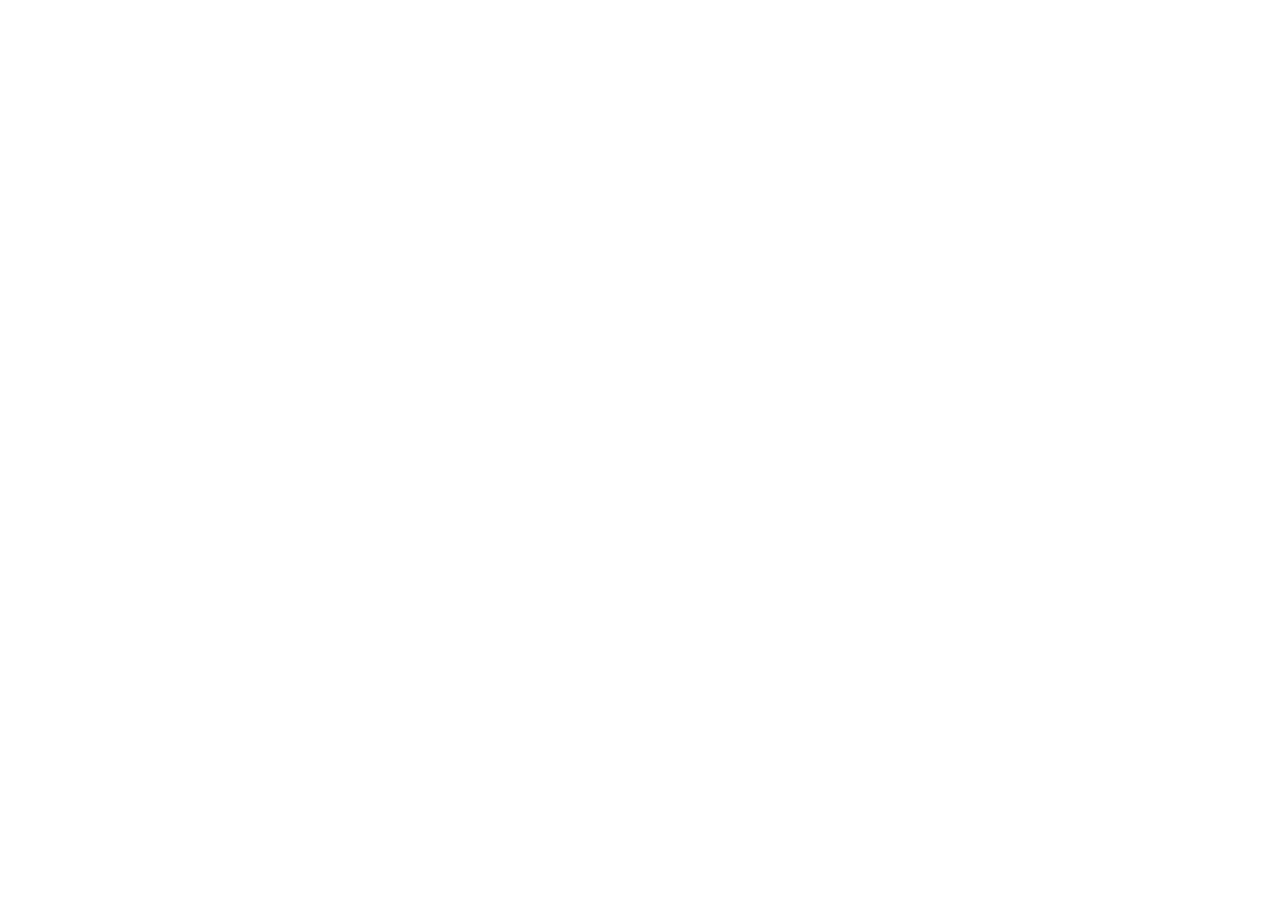
==== frontend/index.html @ b968582c "pastas do projeto criadas" ====
<!DOCTYPE html>
<html lang="pt-br">
<head>
    <meta charset="UTF-8">
    <meta name="viewport" content="width=device-width, initial-scale=1.0">
    <title>Barbearia</title>
</head>
<body>
    
</body>
</html>
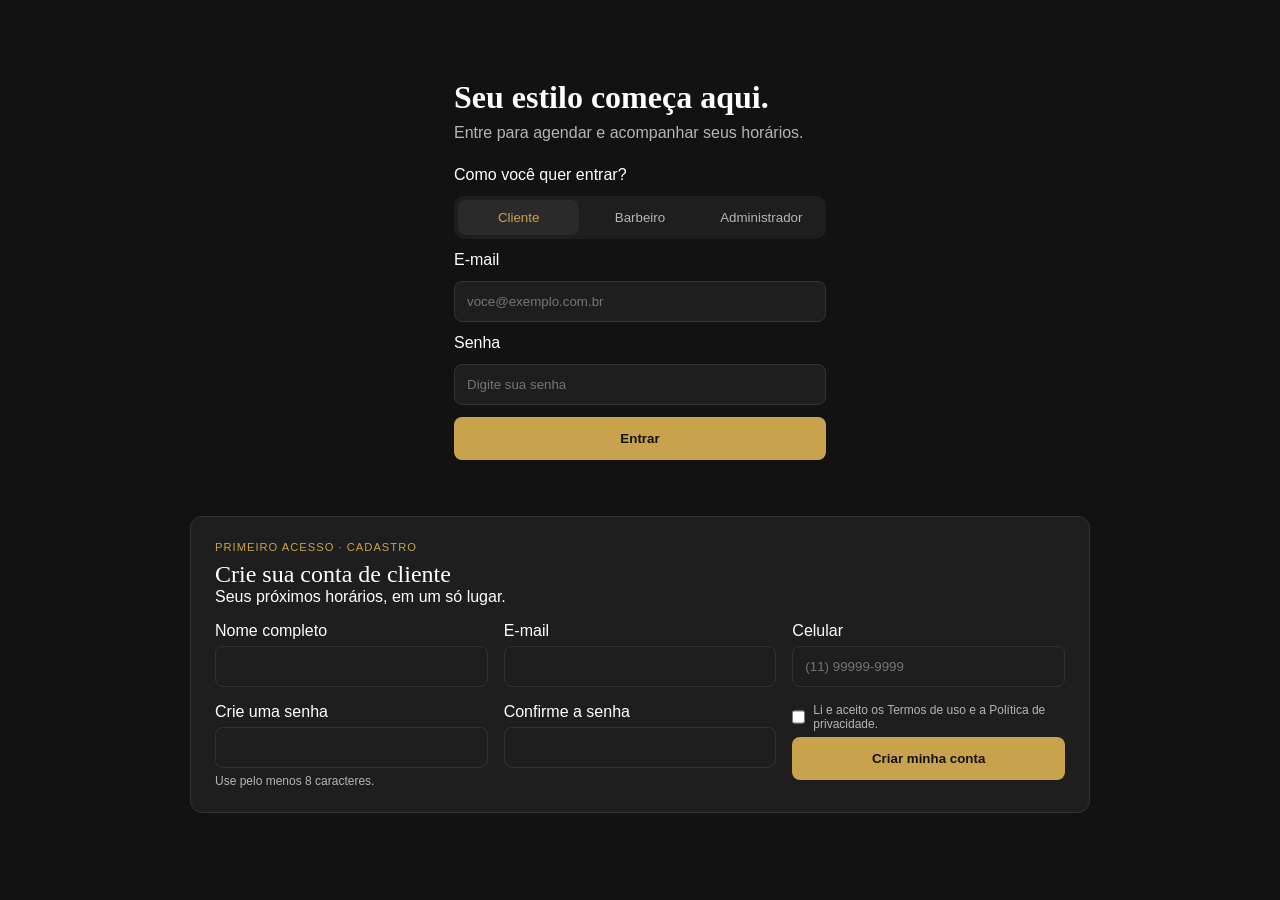
==== commit 0793556e: "Tela de login e cadastro de cliente, concluida" ====
--- a/frontend/index.html
+++ b/frontend/index.html
@@ -1,11 +1,97 @@
-<!DOCTYPE html>
-<html lang="pt-br">
-<head>
-    <meta charset="UTF-8">
-    <meta name="viewport" content="width=device-width, initial-scale=1.0">
-    <title>Barbearia</title>
-</head>
-<body>
-    
-</body>
-</html>+<!doctype html>
+<html lang="pt-BR">
+  <head>
+    <meta charset="UTF-8" />
+    <meta name="viewport" content="width=device-width, initial-scale=1.0" />
+    <title>Prumo | Entrar</title>
+    <link rel="stylesheet" href="css/login.css" />
+  </head>
+  <body>
+    <main class="login">
+      <h1>Seu estilo começa aqui.</h1>
+      <p>Entre para agendar e acompanhar seus horários.</p>
+
+      <form id="form-login">
+        <p class="rotulo">Como você quer entrar?</p>
+
+        <div class="seletor">
+          <button type="button" class="opcao ativo" data-perfil="cliente">
+            Cliente
+          </button>
+          <button type="button" class="opcao" data-perfil="barbeiro">
+            Barbeiro
+          </button>
+          <button type="button" class="opcao" data-perfil="admin">
+            Administrador
+          </button>
+        </div>
+
+        <label for="email">E-mail</label>
+        <input
+          type="email"
+          id="email"
+          placeholder="voce@exemplo.com.br"
+          required
+        />
+
+        <label for="senha">Senha</label>
+        <input
+          type="password"
+          id="senha"
+          placeholder="Digite sua senha"
+          required
+        />
+
+        <button type="submit" class="btn-entrar">Entrar</button>
+      </form>
+    </main>
+    <section class="cadastro" id="cadastro">
+      <p class="etiqueta">PRIMEIRO ACESSO · CADASTRO</p>
+      <h2>Crie sua conta de cliente</h2>
+      <p class="subtitulo">Seus próximos horários, em um só lugar.</p>
+
+      <form id="form-cadastro" class="grade">
+        <div class="campo">
+          <label for="nome">Nome completo</label>
+          <input type="text" id="nome" required />
+        </div>
+
+        <div class="campo">
+          <label for="email-cad">E-mail</label>
+          <input type="email" id="email-cad" required />
+        </div>
+
+        <div class="campo">
+          <label for="celular">Celular</label>
+          <input
+            type="tel"
+            id="celular"
+            placeholder="(11) 99999-9999"
+            required
+          />
+        </div>
+
+        <div class="campo">
+          <label for="senha-cad">Crie uma senha</label>
+          <input type="password" id="senha-cad" minlength="8" required />
+          <small>Use pelo menos 8 caracteres.</small>
+        </div>
+
+        <div class="campo">
+          <label for="confirmar">Confirme a senha</label>
+          <input type="password" id="confirmar" required />
+        </div>
+
+        <div class="campo">
+          <label class="termos">
+            <input type="checkbox" required />
+            Li e aceito os Termos de uso e a Política de privacidade.
+          </label>
+          <button type="submit" class="btn-entrar">Criar minha conta</button>
+        </div>
+      </form>
+    </section>
+
+    <script src="js/login.js"></script>
+  </body>
+</html>
--- a/frontend/css/login.css
+++ b/frontend/css/login.css
@@ -0,0 +1,160 @@
+:root {
+  --fundo: #121212;
+  --superficie: #1e1e1e;
+  --borda: #333333;   
+  --dourado: #c9a24d;
+  --texto: #ffffff;
+  --texto-suave: #b5b5b5;
+}
+
+* {
+  box-sizing: border-box;
+  margin: 0;
+  padding: 0;
+}
+
+body {
+  background: var(--fundo);
+  color: var(--texto);
+  font-family: "Inter", sans-serif;
+  min-height: 100vh;
+  display: flex;
+  flex-direction: column;
+  align-items: center;
+  justify-content: center;
+}
+
+.login {
+  width: 100%;
+  max-width: 420px;
+  padding: 24px;
+}
+
+h1 {
+  font-family: "Playfair Display", serif;
+  margin-bottom: 8px;
+}
+
+.login > p {
+  color: var(--texto-suave);
+  margin-bottom: 24px;
+}
+
+form {
+  display: flex;
+  flex-direction: column;
+  gap: 12px;
+}
+
+/* Seletor de perfil */
+.seletor {
+  display: flex;
+  background: var(--superficie);
+  border-radius: 10px;
+  padding: 4px;
+}
+
+.opcao {
+  flex: 1;
+  padding: 10px;
+  background: transparent;
+  color: var(--texto-suave);
+  border: none;
+  border-radius: 8px;
+  cursor: pointer;
+}
+
+.opcao.ativo {
+  background: #2a2a2a;
+  color: var(--dourado);
+}
+
+/* Campos */
+input {
+  padding: 12px;
+  background: var(--superficie);
+  color: var(--texto);
+  border-radius: 8px;
+  border: 1px solid var(--borda);
+}
+
+input[type="checkbox"] {
+  width: auto;
+  padding: 0;
+  accent-color: var(--dourado);
+}
+
+.btn-entrar {
+  padding: 14px;
+  background: var(--dourado);
+  color: #121212;
+  font-weight: 600;
+  border: none;
+  border-radius: 8px;
+  cursor: pointer;
+}
+
+.btn-criar {
+  padding: 14px;
+  text-align: center;
+  color: var(--texto);
+  text-decoration: none;
+  background: var(--superficie);
+  border: 1px solid var(--borda);
+  border-radius: 8px;
+  cursor: pointer;
+}
+/*CSS DA PARTE CRIAR SUA CONTA CLIENTE*/
+.cadastro {
+  width: 100%;
+  max-width: 900px;
+  margin: 32px auto;
+  padding: 24px;
+  background: var(--superficie);
+  border: 1px solid var(--borda);
+  border-radius: 12px;
+}
+
+.cadastro .etiqueta {
+  color: var(--dourado);
+  font-size: 0.7rem;
+  letter-spacing: 1px;
+  margin-bottom: 8px;
+}
+
+.cadastro h2 {
+  font-family: "Playfair Display", serif;
+  font-weight: 500;
+}
+
+.grade {
+  display: grid;
+  grid-template-columns: repeat(3, 1fr);
+  gap: 16px;
+  margin-top: 16px;
+}
+
+.campo {
+  display: flex;
+  flex-direction: column;
+  gap: 6px;
+}
+
+.campo small {
+  color: var(--texto-suave);
+  font-size: 0.75rem;
+}
+
+.termos {
+  display: flex;
+  gap: 8px;
+  font-size: 0.75rem;
+  color: var(--texto-suave);
+}
+
+/* Celular: uma coluna só */
+@media (max-width: 768px) {
+  .grade {
+    grid-template-columns: 1fr;
+  }
+}
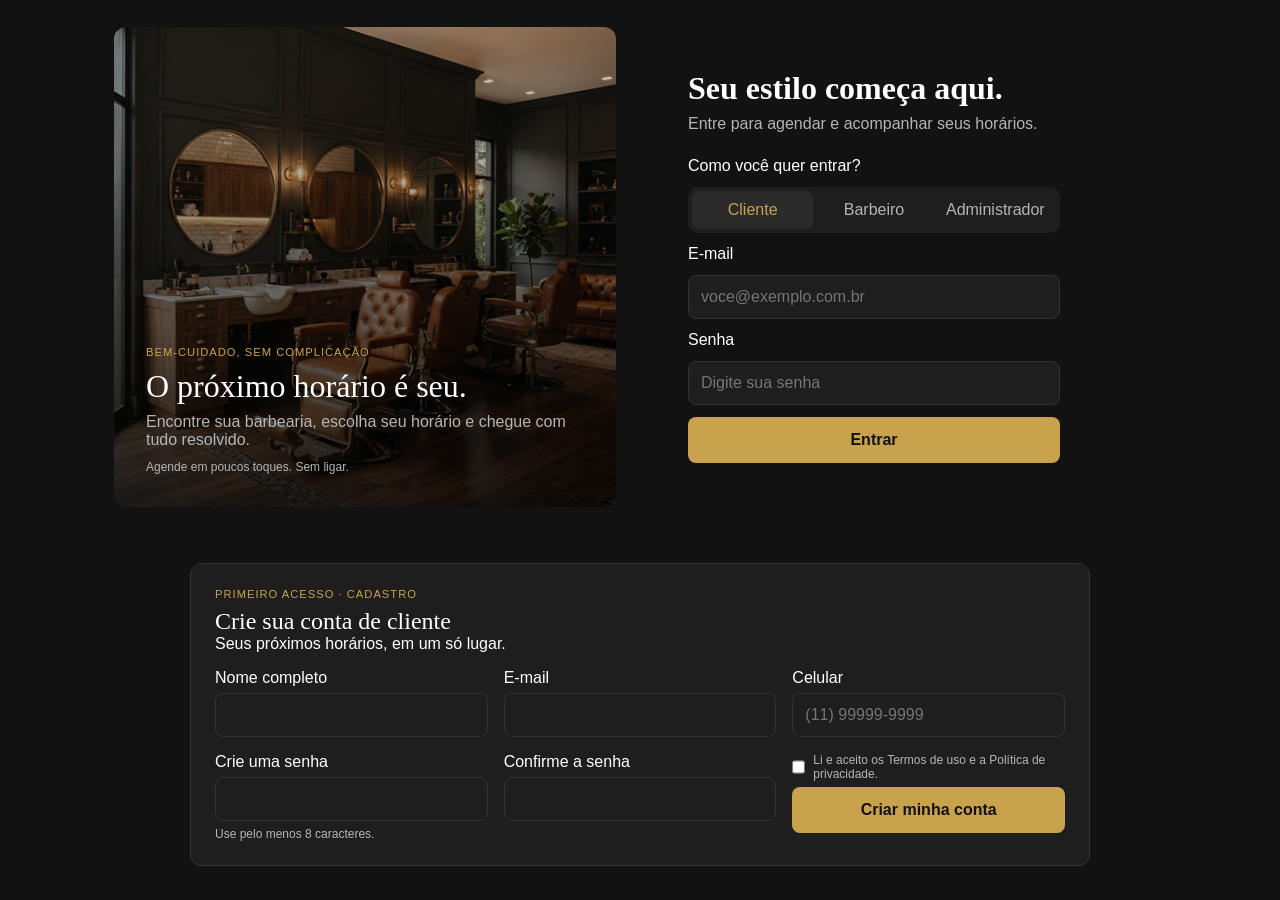
==== commit a48e7d36: "Layout do login com imagem e Home do cliente" ====
--- a/frontend/index.html
+++ b/frontend/index.html
@@ -7,44 +7,54 @@
     <link rel="stylesheet" href="css/login.css" />
   </head>
   <body>
-    <main class="login">
-      <h1>Seu estilo começa aqui.</h1>
-      <p>Entre para agendar e acompanhar seus horários.</p>
+    <div class="tela-login">
+      <aside class="destaque">
+        <div class="destaque-texto">
+          <span class="destaque-etiqueta">BEM-CUIDADO, SEM COMPLICAÇÃO</span>
+          <h2>O próximo horário é seu.</h2>
+          <p>
+            Encontre sua barbearia, escolha seu horário e chegue com tudo
+            resolvido.
+          </p>
+          <small>Agende em poucos toques. Sem ligar.</small>
+        </div>
+      </aside>
 
-      <form id="form-login">
-        <p class="rotulo">Como você quer entrar?</p>
+      <main class="login">
+        <h1>Seu estilo começa aqui.</h1>
+        <p>Entre para agendar e acompanhar seus horários.</p>
+        <form id="form-login">
+          <p class="rotulo">Como você quer entrar?</p>
+          <div class="seletor">
+            <button type="button" class="opcao ativo" data-perfil="cliente">
+              Cliente
+            </button>
+            <button type="button" class="opcao" data-perfil="barbeiro">
+              Barbeiro
+            </button>
+            <button type="button" class="opcao" data-perfil="admin">
+              Administrador
+            </button>
+          </div>
+          <label for="email">E-mail</label>
+          <input
+            type="email"
+            id="email"
+            placeholder="voce@exemplo.com.br"
+            required
+          />
+          <label for="senha">Senha</label>
+          <input
+            type="password"
+            id="senha"
+            placeholder="Digite sua senha"
+            required
+          />
+          <button type="submit" class="btn-entrar">Entrar</button>
+        </form>
+      </main>
+    </div>
 
-        <div class="seletor">
-          <button type="button" class="opcao ativo" data-perfil="cliente">
-            Cliente
-          </button>
-          <button type="button" class="opcao" data-perfil="barbeiro">
-            Barbeiro
-          </button>
-          <button type="button" class="opcao" data-perfil="admin">
-            Administrador
-          </button>
-        </div>
-
-        <label for="email">E-mail</label>
-        <input
-          type="email"
-          id="email"
-          placeholder="voce@exemplo.com.br"
-          required
-        />
-
-        <label for="senha">Senha</label>
-        <input
-          type="password"
-          id="senha"
-          placeholder="Digite sua senha"
-          required
-        />
-
-        <button type="submit" class="btn-entrar">Entrar</button>
-      </form>
-    </main>
     <section class="cadastro" id="cadastro">
       <p class="etiqueta">PRIMEIRO ACESSO · CADASTRO</p>
       <h2>Crie sua conta de cliente</h2>
--- a/frontend/css/login.css
+++ b/frontend/css/login.css
@@ -1,7 +1,7 @@
 :root {
   --fundo: #121212;
   --superficie: #1e1e1e;
-  --borda: #333333;   
+  --borda: #333333;
   --dourado: #c9a24d;
   --texto: #ffffff;
   --texto-suave: #b5b5b5;
@@ -11,6 +11,12 @@
   box-sizing: border-box;
   margin: 0;
   padding: 0;
+}
+
+button,
+input {
+  font-family: inherit;
+  font-size: inherit;
 }
 
 body {
@@ -24,6 +30,52 @@
   justify-content: center;
 }
 
+/* Layout em duas colunas */
+.tela-login {
+  display: grid;
+  grid-template-columns: 1fr 1fr;
+  gap: 48px;
+  align-items: center;
+  width: 100%;
+  max-width: 1100px;
+  padding: 24px;
+}
+
+.destaque {
+  display: flex;
+  align-items: flex-end;
+  min-height: 480px;
+  padding: 32px;
+  border-radius: 12px;
+  background:
+    linear-gradient(to top, rgba(0, 0, 0, 0.85), rgba(0, 0, 0, 0.1)),
+    url("../assets/img/barbearia.jpg") center / cover no-repeat;
+}
+
+.destaque-etiqueta {
+  color: var(--dourado);
+  font-size: 0.7rem;
+  letter-spacing: 1px;
+}
+
+.destaque h2 {
+  font-family: "Playfair Display", serif;
+  font-size: 2rem;
+  font-weight: 500;
+  margin: 8px 0;
+}
+
+.destaque p {
+  color: var(--texto-suave);
+  margin-bottom: 8px;
+}
+
+.destaque small {
+  color: var(--texto-suave);
+  font-size: 0.75rem;
+}
+
+/* Login */
 .login {
   width: 100%;
   max-width: 420px;
@@ -78,12 +130,18 @@
   border: 1px solid var(--borda);
 }
 
+input:focus {
+  outline: none;
+  border-color: var(--dourado);
+}
+
 input[type="checkbox"] {
   width: auto;
   padding: 0;
   accent-color: var(--dourado);
 }
 
+/* Botões */
 .btn-entrar {
   padding: 14px;
   background: var(--dourado);
@@ -104,7 +162,8 @@
   border-radius: 8px;
   cursor: pointer;
 }
-/*CSS DA PARTE CRIAR SUA CONTA CLIENTE*/
+
+/* Criar sua conta de cliente */
 .cadastro {
   width: 100%;
   max-width: 900px;
@@ -152,8 +211,17 @@
   color: var(--texto-suave);
 }
 
-/* Celular: uma coluna só */
+/* Celular: tudo em uma coluna */
 @media (max-width: 768px) {
+  .tela-login {
+    grid-template-columns: 1fr;
+    gap: 24px;
+  }
+
+  .destaque {
+    min-height: 260px;
+  }
+
   .grade {
     grid-template-columns: 1fr;
   }
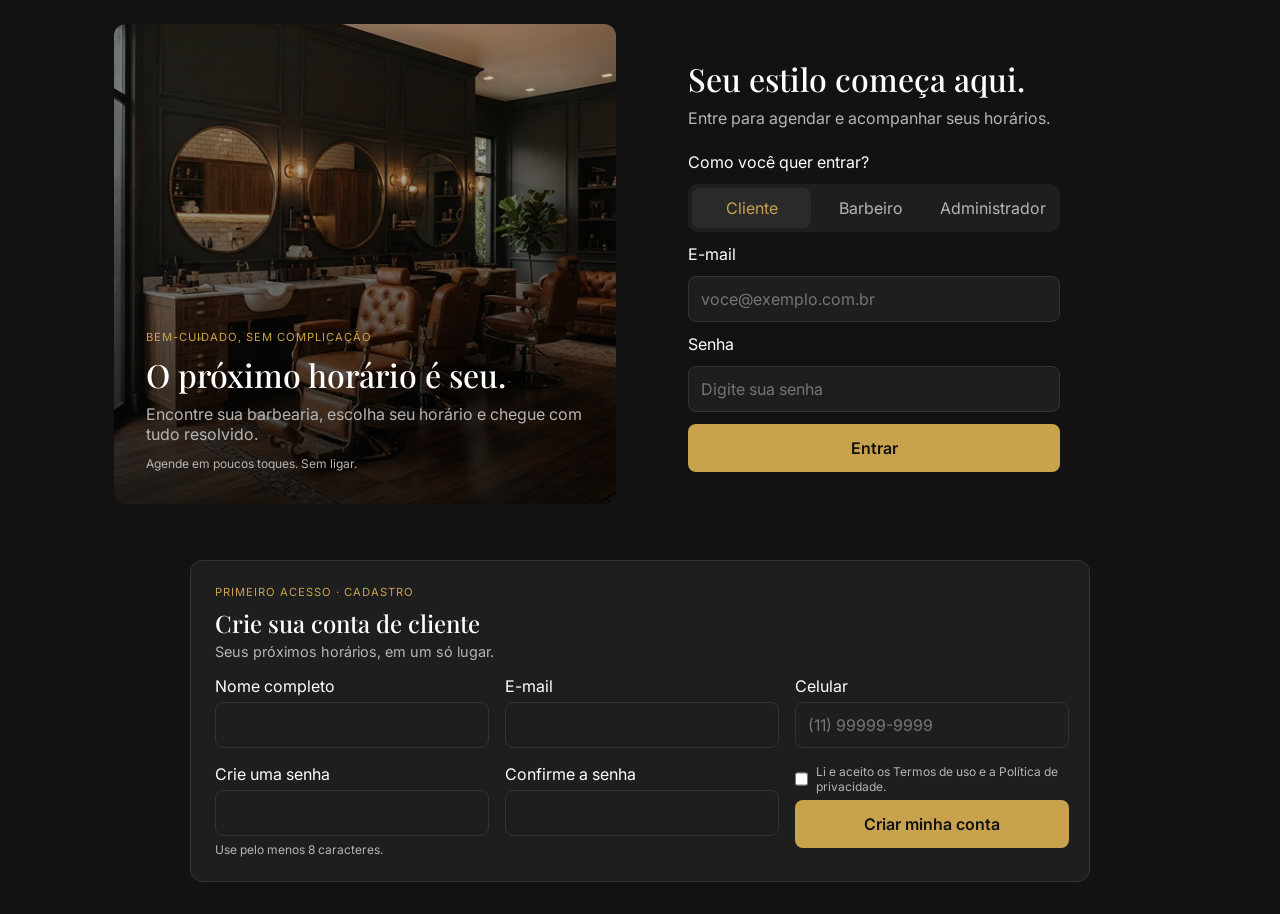
==== commit be39f054: "Ajustes de fonte e visual do login" ====
--- a/frontend/index.html
+++ b/frontend/index.html
@@ -4,6 +4,10 @@
     <meta charset="UTF-8" />
     <meta name="viewport" content="width=device-width, initial-scale=1.0" />
     <title>Prumo | Entrar</title>
+    <link rel="preconnect" href="https://fonts.googleapis.com" />
+    <link rel="preconnect" href="https://fonts.gstatic.com" crossorigin />
+    <link href="https://fonts.googleapis.com/css2?family=Inter:wght@400;500;600&family=Playfair+Display:wght@500;600&display=swap" rel="stylesheet"/>
+    <link rel="stylesheet" href="css/login.css" />
     <link rel="stylesheet" href="css/login.css" />
   </head>
   <body>
--- a/frontend/css/login.css
+++ b/frontend/css/login.css
@@ -84,7 +84,19 @@
 
 h1 {
   font-family: "Playfair Display", serif;
+  font-weight: 500;
   margin-bottom: 8px;
+}
+
+.cadastro h2 {
+  font-family: "Playfair Display", serif;
+  font-weight: 500;
+  margin-bottom: 4px;
+}
+
+.cadastro .subtitulo {
+  color: var(--texto-suave);
+  font-size: 0.9rem;
 }
 
 .login > p {
@@ -211,6 +223,14 @@
   color: var(--texto-suave);
 }
 
+input:-webkit-autofill,
+input:-webkit-autofill:hover,
+input:-webkit-autofill:focus {
+  -webkit-text-fill-color: var(--texto);
+  -webkit-box-shadow: 0 0 0 1000px var(--superficie) inset;
+  caret-color: var(--texto);
+}
+
 /* Celular: tudo em uma coluna */
 @media (max-width: 768px) {
   .tela-login {
@@ -225,4 +245,4 @@
   .grade {
     grid-template-columns: 1fr;
   }
-}+}
--- a/frontend/css/login.css
+++ b/frontend/css/login.css
@@ -84,7 +84,19 @@
 
 h1 {
   font-family: "Playfair Display", serif;
+  font-weight: 500;
   margin-bottom: 8px;
+}
+
+.cadastro h2 {
+  font-family: "Playfair Display", serif;
+  font-weight: 500;
+  margin-bottom: 4px;
+}
+
+.cadastro .subtitulo {
+  color: var(--texto-suave);
+  font-size: 0.9rem;
 }
 
 .login > p {
@@ -211,6 +223,14 @@
   color: var(--texto-suave);
 }
 
+input:-webkit-autofill,
+input:-webkit-autofill:hover,
+input:-webkit-autofill:focus {
+  -webkit-text-fill-color: var(--texto);
+  -webkit-box-shadow: 0 0 0 1000px var(--superficie) inset;
+  caret-color: var(--texto);
+}
+
 /* Celular: tudo em uma coluna */
 @media (max-width: 768px) {
   .tela-login {
@@ -225,4 +245,4 @@
   .grade {
     grid-template-columns: 1fr;
   }
-}+}
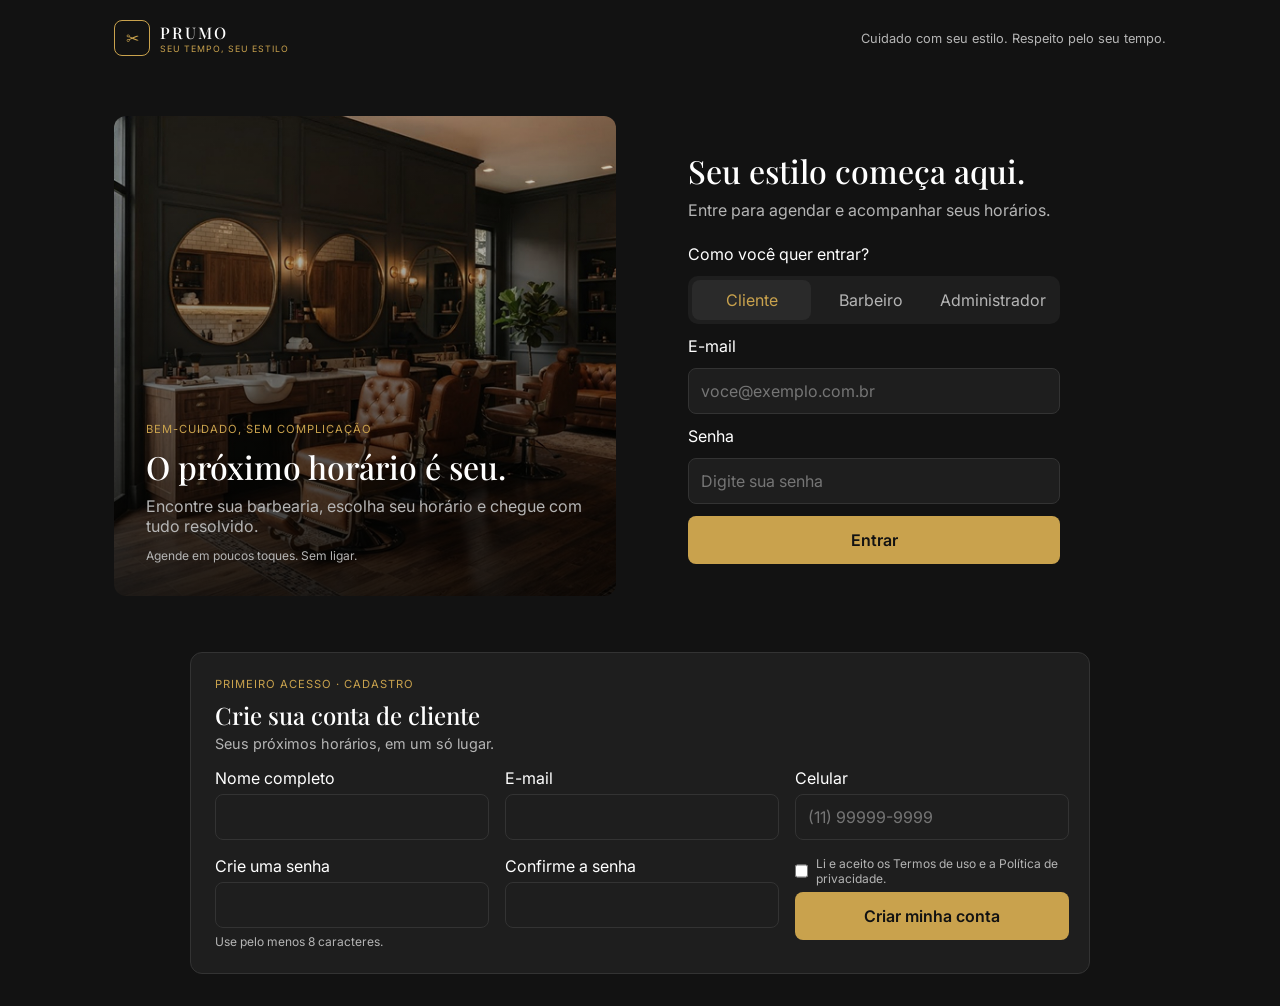
==== commit 5be55782: "Home, agendamento, agenda, admin e navbar do login" ====
--- a/frontend/index.html
+++ b/frontend/index.html
@@ -6,11 +6,26 @@
     <title>Prumo | Entrar</title>
     <link rel="preconnect" href="https://fonts.googleapis.com" />
     <link rel="preconnect" href="https://fonts.gstatic.com" crossorigin />
-    <link href="https://fonts.googleapis.com/css2?family=Inter:wght@400;500;600&family=Playfair+Display:wght@500;600&display=swap" rel="stylesheet"/>
-    <link rel="stylesheet" href="css/login.css" />
+    <link
+      href="https://fonts.googleapis.com/css2?family=Inter:wght@400;500;600&family=Playfair+Display:wght@500;600&display=swap"
+      rel="stylesheet"
+    />
     <link rel="stylesheet" href="css/login.css" />
   </head>
   <body>
+    <header class="navbar">
+      <div class="logo">
+        <span class="logo-icone">✂</span>
+        <div class="logo-texto">
+          <strong>PRUMO</strong>
+          <small>SEU TEMPO, SEU ESTILO</small>
+        </div>
+      </div>
+
+      <p class="navbar-frase">
+        Cuidado com seu estilo. Respeito pelo seu tempo.
+      </p>
+    </header>
     <div class="tela-login">
       <aside class="destaque">
         <div class="destaque-texto">
--- a/frontend/css/login.css
+++ b/frontend/css/login.css
@@ -27,7 +27,63 @@
   display: flex;
   flex-direction: column;
   align-items: center;
+  justify-content: flex-start;
+}
+
+/* Navbar */
+.navbar {
+  display: flex;
+  justify-content: space-between;
+  align-items: center;
+  width: 100%;
+  max-width: 1100px;
+  padding: 20px 24px;
+}
+
+.logo {
+  display: flex;
+  align-items: center;
+  gap: 10px;
+}
+
+.logo-icone {
+  display: flex;
+  align-items: center;
   justify-content: center;
+  width: 36px;
+  height: 36px;
+  color: var(--dourado);
+  border: 1px solid var(--dourado);
+  border-radius: 8px;
+}
+
+.logo-texto {
+  display: flex;
+  flex-direction: column;
+}
+
+.logo-texto strong {
+  font-family: "Playfair Display", serif;
+  font-weight: 500;
+  letter-spacing: 2px;
+}
+
+.logo-texto small {
+  color: var(--dourado);
+  font-size: 0.55rem;
+  letter-spacing: 1px;
+}
+
+.navbar-frase {
+  color: var(--texto-suave);
+  font-size: 0.8rem;
+}
+
+/* Celular: esconde a frase para não apertar */
+@media (max-width: 768px) {
+  .navbar-frase {
+    display: none;
+  }
 }
 
 /* Layout em duas colunas */
@@ -39,6 +95,7 @@
   width: 100%;
   max-width: 1100px;
   padding: 24px;
+  margin-top: 16px;
 }
 
 .destaque {
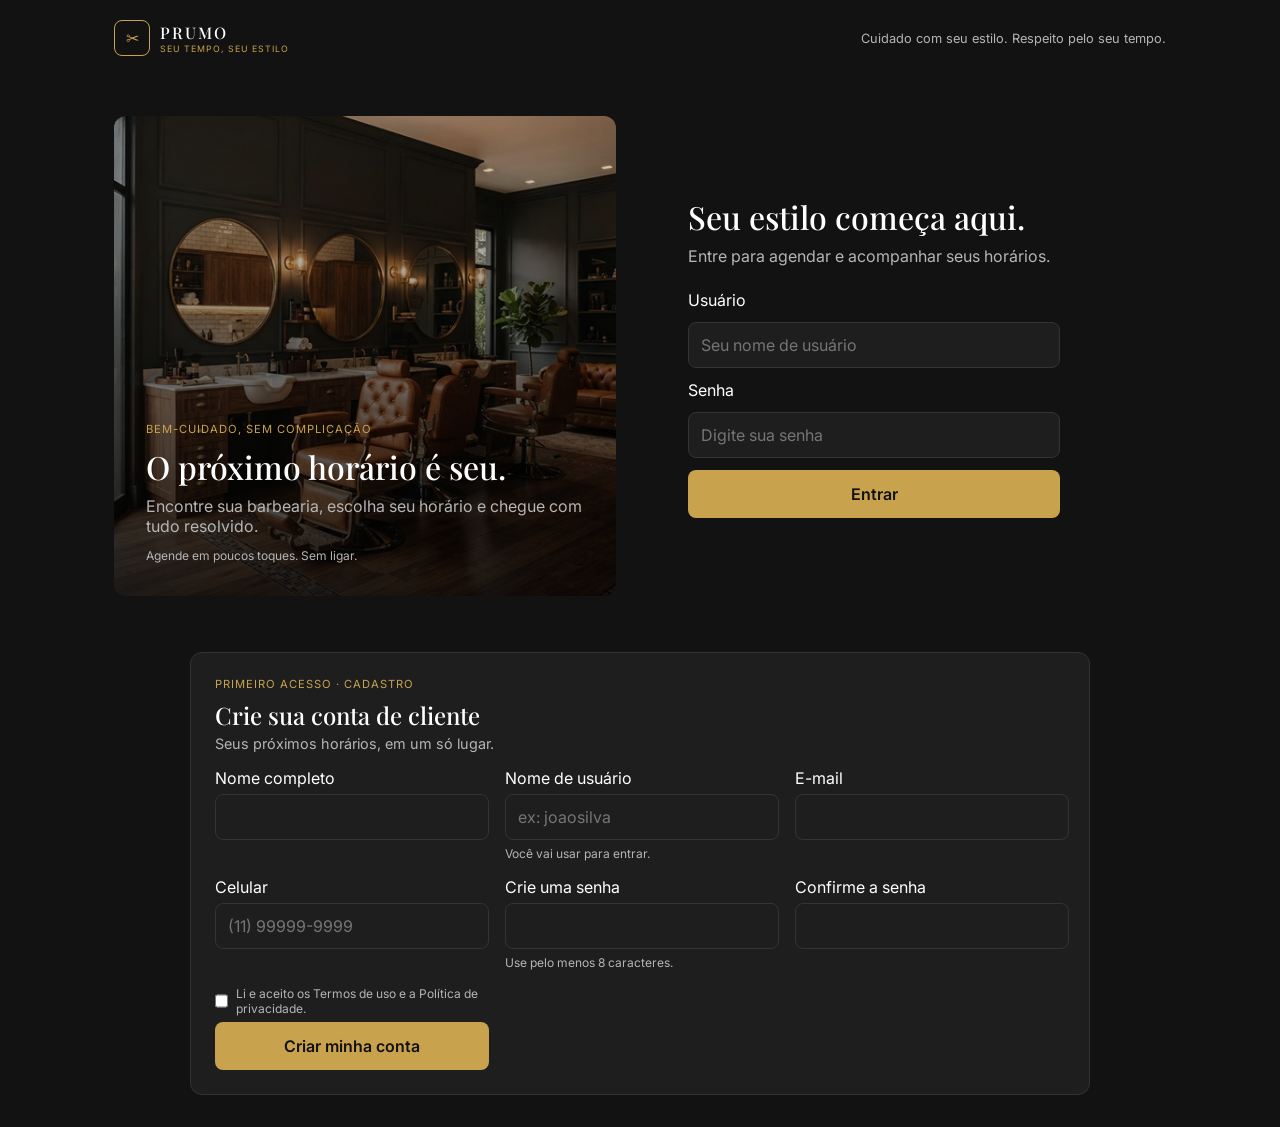
==== commit bf58eaaa: "Conecta login e cadastro do front com a API" ====
--- a/frontend/index.html
+++ b/frontend/index.html
@@ -43,23 +43,12 @@
         <h1>Seu estilo começa aqui.</h1>
         <p>Entre para agendar e acompanhar seus horários.</p>
         <form id="form-login">
-          <p class="rotulo">Como você quer entrar?</p>
-          <div class="seletor">
-            <button type="button" class="opcao ativo" data-perfil="cliente">
-              Cliente
-            </button>
-            <button type="button" class="opcao" data-perfil="barbeiro">
-              Barbeiro
-            </button>
-            <button type="button" class="opcao" data-perfil="admin">
-              Administrador
-            </button>
-          </div>
-          <label for="email">E-mail</label>
+          <label for="usuario">Usuário</label>
           <input
-            type="email"
-            id="email"
-            placeholder="voce@exemplo.com.br"
+            type="text"
+            id="usuario"
+            placeholder="Seu nome de usuário"
+            autocomplete="username"
             required
           />
           <label for="senha">Senha</label>
@@ -83,6 +72,12 @@
         <div class="campo">
           <label for="nome">Nome completo</label>
           <input type="text" id="nome" required />
+        </div>
+
+        <div class="campo">
+          <label for="username-cad">Nome de usuário</label>
+          <input type="text" id="username-cad" placeholder="ex: joaosilva" required />
+          <small>Você vai usar para entrar.</small>
         </div>
 
         <div class="campo">
@@ -121,6 +116,7 @@
       </form>
     </section>
 
+    <script src="js/api.js"></script>
     <script src="js/login.js"></script>
   </body>
 </html>
